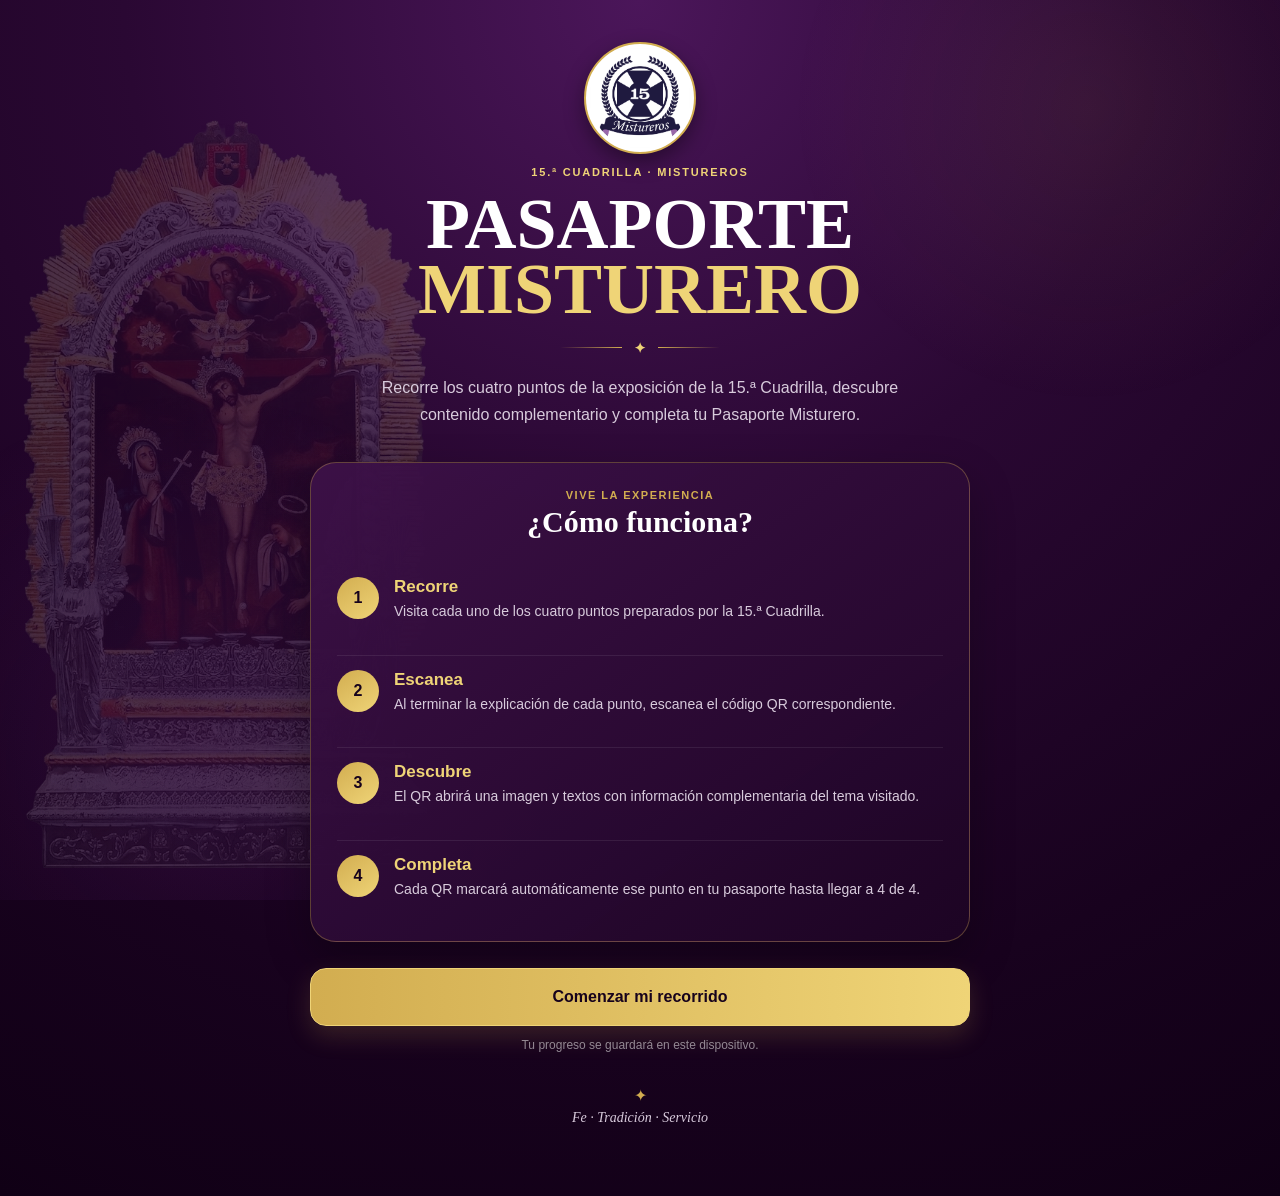
==== index.html @ 28f6334c "Publicación Pasaporte Mistureros 15" ====
<!DOCTYPE html>
<html lang="es">
<head>
    <meta charset="UTF-8">
    <meta name="viewport" content="width=device-width, initial-scale=1.0">
    <title>Pasaporte Misturero | 15.ª Cuadrilla</title>
    <link rel="stylesheet" href="inicio.css">
</head>
<body>
    <main class="inicio-container">
        <section class="hero">
            <div class="logo-container">
                <img
                    src="img/insignia_15.png"
                    alt="Insignia de la 15.ª Cuadrilla - Mistureros"
                    class="logo-hermandad"
                >
            </div>

            <p class="eyebrow">15.ª Cuadrilla · Mistureros</p>

            <h1>
                Pasaporte
                <span>Misturero</span>
            </h1>

            <div class="ornamento">
                <span></span>
                <strong>✦</strong>
                <span></span>
            </div>

            <p id="mensaje-bienvenida" class="descripcion">
                Recorre los cuatro puntos de la exposición de la 15.ª Cuadrilla,
                descubre contenido complementario y completa tu Pasaporte Misturero.
            </p>
        </section>

        <section class="panel">
            <p class="panel-kicker">Vive la experiencia</p>
            <h2>¿Cómo funciona?</h2>

            <div class="pasos">
                <article class="paso">
                    <div class="paso-numero">1</div>
                    <div>
                        <h3>Recorre</h3>
                        <p>Visita cada uno de los cuatro puntos preparados por la 15.ª Cuadrilla.</p>
                    </div>
                </article>

                <article class="paso">
                    <div class="paso-numero">2</div>
                    <div>
                        <h3>Escanea</h3>
                        <p>Al terminar la explicación de cada punto, escanea el código QR correspondiente.</p>
                    </div>
                </article>

                <article class="paso">
                    <div class="paso-numero">3</div>
                    <div>
                        <h3>Descubre</h3>
                        <p>El QR abrirá una imagen y textos con información complementaria del tema visitado.</p>
                    </div>
                </article>

                <article class="paso">
                    <div class="paso-numero">4</div>
                    <div>
                        <h3>Completa</h3>
                        <p>Cada QR marcará automáticamente ese punto en tu pasaporte hasta llegar a 4 de 4.</p>
                    </div>
                </article>
            </div>
        </section>

        <section id="progreso-previo" class="progreso-previo oculto">
            <p>Tu recorrido ya está en marcha</p>
            <strong id="progreso-numero">0 / 4</strong>
            <span id="progreso-texto"></span>
        </section>

        <section class="accion">
            <button id="btn-iniciar" class="btn-iniciar" type="button">
                Comenzar mi recorrido
            </button>
            <p class="nota">Tu progreso se guardará en este dispositivo.</p>
        </section>

        <section class="frase">
            <span class="cruz">✦</span>
            <p>Fe · Tradición · Servicio</p>
        </section>
    </main>

    <script src="inicio.js"></script>
</body>
</html>
---- inicio.css ----
/* =====================================================
   PASAPORTE NAZARENO
   PÁGINA DE BIENVENIDA
   ===================================================== */

* {
    box-sizing: border-box;
}


:root {
    --morado-base: #25082f;
    --morado-profundo: #16021c;
    --morado-card: #35103f;

    --dorado: #d2ad50;
    --dorado-claro: #efd477;

    --blanco: #ffffff;

    --texto: #f7f2f8;
    --texto-suave: #d8cbdc;

    --borde:
        rgba(
            210,
            173,
            80,
            0.35
        );
}


/* =====================================================
   BODY
   ===================================================== */

body {
    margin: 0;

    min-height: 100vh;

    font-family:
        Arial,
        Helvetica,
        sans-serif;

    color: var(--texto);

    background:
        radial-gradient(
            circle at top,
            #4b165a 0%,
            #2a0833 38%,
            #18021e 75%,
            #100015 100%
        );

    position: relative;

    overflow-x: hidden;
}


/* =====================================================
   IMAGEN DEL SEÑOR
   ===================================================== */

body::before {
    content: "";

    position: fixed;

    left: 0;
    top: 80px;
    bottom: 0;

    width: 450px;

    background-image:
        url("img/senor-milagros.png");

    background-repeat:
        no-repeat;

    background-position:
        left center;

    background-size:
        contain;

    opacity: 0.20;

    filter:
        saturate(0.95)
        brightness(0.90);

    pointer-events: none;

    z-index: 0;
}


/* =====================================================
   DEGRADADOS DECORATIVOS
   ===================================================== */

body::after {
    content: "";

    position: fixed;

    inset: 0;

    pointer-events: none;

    background:
        radial-gradient(
            circle at 85% 12%,
            rgba(210, 173, 80, 0.08),
            transparent 22%
        ),
        radial-gradient(
            circle at 15% 85%,
            rgba(122, 44, 145, 0.16),
            transparent 28%
        );

    z-index: 0;
}


/* =====================================================
   CONTENEDOR
   ===================================================== */

.inicio-container {
    width:
        min(
            calc(100% - 28px),
            660px
        );

    margin:
        0 auto;

    padding:
        42px 0 70px;

    position:
        relative;

    z-index:
        2;
}


/* =====================================================
   HERO
   ===================================================== */

.hero {
    text-align:
        center;

    margin-bottom:
        34px;
}


.logo-container {
    display:
        flex;

    justify-content:
        center;

    margin-bottom:
        12px;
}


.logo-hermandad {
    width:
        112px;

    height:
        112px;

    object-fit:
        contain;

    object-position:
        center;

    border-radius:
        50%;

    padding:
        4px;

    background:
        #ffffff;

    border:
        2px solid
        var(--dorado);

    box-shadow:
        0 8px 20px
        rgba(
            0,
            0,
            0,
            0.38
        );
}


.eyebrow {
    margin:
        0;

    font-size:
        11px;

    letter-spacing:
        1.8px;

    text-transform:
        uppercase;

    color:
        var(--dorado-claro);

    font-weight:
        700;
}


.hero h1 {
    margin:
        14px 0 8px;

    font-family:
        Georgia,
        "Times New Roman",
        serif;

    font-size:
        clamp(
            46px,
            10vw,
            72px
        );

    line-height:
        0.90;

    text-transform:
        uppercase;

    color:
        var(--blanco);
}


.hero h1 span {
    display:
        block;

    color:
        var(--dorado-claro);
}


.ornamento {
    display:
        flex;

    align-items:
        center;

    justify-content:
        center;

    gap:
        12px;

    margin:
        18px auto;
}


.ornamento span {
    width:
        62px;

    height:
        1px;

    background:
        linear-gradient(
            90deg,
            transparent,
            var(--dorado)
        );
}


.ornamento span:last-child {
    background:
        linear-gradient(
            90deg,
            var(--dorado),
            transparent
        );
}


.ornamento strong {
    color:
        var(--dorado-claro);

    font-size:
        14px;
}


.descripcion {
    max-width:
        520px;

    margin:
        0 auto;

    font-size:
        16px;

    line-height:
        1.7;

    color:
        var(--texto-suave);
}


/* =====================================================
   PANEL
   ===================================================== */

.panel {
    padding:
        26px;

    border-radius:
        26px;

    background:
        linear-gradient(
            145deg,
            rgba(
                61,
                17,
                72,
                0.96
            ),
            rgba(
                29,
                4,
                36,
                0.98
            )
        );

    border:
        1px solid
        var(--borde);

    box-shadow:
        0 18px 44px
        rgba(
            0,
            0,
            0,
            0.28
        );
}


.panel-kicker {
    margin:
        0 0 4px;

    text-align:
        center;

    color:
        var(--dorado);

    font-size:
        11px;

    letter-spacing:
        1.5px;

    text-transform:
        uppercase;

    font-weight:
        700;
}


.panel h2 {
    margin:
        0 0 24px;

    text-align:
        center;

    font-family:
        Georgia,
        "Times New Roman",
        serif;

    font-size:
        30px;

    color:
        var(--blanco);
}


/* =====================================================
   PASOS
   ===================================================== */

.pasos {
    display:
        flex;

    flex-direction:
        column;

    gap:
        18px;
}


.paso {
    display:
        flex;

    align-items:
        flex-start;

    gap:
        15px;

    padding:
        14px 0;
}


.paso +
.paso {
    border-top:
        1px solid
        rgba(
            255,
            255,
            255,
            0.08
        );
}


.paso-numero {
    flex-shrink:
        0;

    width:
        42px;

    height:
        42px;

    display:
        flex;

    align-items:
        center;

    justify-content:
        center;

    border-radius:
        50%;

    background:
        linear-gradient(
            145deg,
            var(--dorado),
            var(--dorado-claro)
        );

    color:
        var(--morado-profundo);

    font-weight:
        900;
}


.paso h3 {
    margin:
        0 0 4px;

    font-size:
        17px;

    color:
        var(--dorado-claro);
}


.paso p {
    margin:
        0;

    font-size:
        14px;

    line-height:
        1.55;

    color:
        var(--texto-suave);
}


/* =====================================================
   PROGRESO PREVIO
   ===================================================== */

.progreso-previo {
    margin-top:
        22px;

    padding:
        20px;

    text-align:
        center;

    border-radius:
        20px;

    border:
        1px solid
        var(--dorado);

    background:
        rgba(
            210,
            173,
            80,
            0.06
        );
}


.progreso-previo p {
    margin:
        0 0 6px;

    color:
        var(--dorado-claro);

    font-size:
        12px;

    text-transform:
        uppercase;

    letter-spacing:
        1px;

    font-weight:
        700;
}


.progreso-previo strong {
    display:
        block;

    font-family:
        Georgia,
        "Times New Roman",
        serif;

    font-size:
        40px;

    color:
        var(--blanco);
}


.progreso-previo span {
    display:
        block;

    margin-top:
        6px;

    font-size:
        14px;

    color:
        var(--texto-suave);
}


/* =====================================================
   ACCIÓN
   ===================================================== */

.accion {
    margin-top:
        26px;

    text-align:
        center;
}


.btn-iniciar {
    width:
        100%;

    min-height:
        58px;

    padding:
        16px 20px;

    border:
        1px solid
        var(--dorado-claro);

    border-radius:
        16px;

    background:
        linear-gradient(
            90deg,
            var(--dorado),
            var(--dorado-claro)
        );

    color:
        var(--morado-profundo);

    font-size:
        16px;

    font-weight:
        800;

    cursor:
        pointer;

    box-shadow:
        0 10px 24px
        rgba(
            210,
            173,
            80,
            0.18
        );

    transition:
        transform
        0.15s
        ease;
}


.btn-iniciar:active {
    transform:
        scale(
            0.98
        );
}


.nota {
    margin:
        12px 0 0;

    font-size:
        12px;

    color:
        rgba(
            255,
            255,
            255,
            0.52
        );
}


/* =====================================================
   FRASE FINAL
   ===================================================== */

.frase {
    margin-top:
        34px;

    text-align:
        center;
}


.cruz {
    display:
        block;

    margin-bottom:
        5px;

    color:
        var(--dorado);
}


.frase p {
    margin:
        0;

    color:
        var(--texto-suave);

    font-family:
        Georgia,
        "Times New Roman",
        serif;

    font-style:
        italic;

    font-size:
        14px;
}


/* =====================================================
   UTILIDADES
   ===================================================== */

.oculto {
    display:
        none
        !important;
}


/* =====================================================
   TABLET
   ===================================================== */

@media
(max-width: 800px) {

    body::before {
        width:
            330px;

        left:
            -80px;

        opacity:
            0.13;
    }
}


/* =====================================================
   CELULAR
   ===================================================== */

@media
(max-width: 430px) {

    .inicio-container {
        width:
            calc(
                100% - 18px
            );

        padding-top:
            28px;
    }


    body::before {
        width:
            270px;

        left:
            -115px;

        top:
            140px;

        opacity:
            0.085;

        background-position:
            left top;
    }


    .logo-hermandad {
        width:
            86px;

        height:
            86px;
    }


    .eyebrow {
        font-size:
            9px;

        letter-spacing:
            1.2px;
    }


    .hero h1 {
        font-size:
            46px;
    }


    .descripcion {
        font-size:
            14px;
    }


    .panel {
        padding:
            20px 17px;

        border-radius:
            22px;
    }


    .panel h2 {
        font-size:
            27px;
    }


    .paso {
        gap:
            12px;
    }


    .paso-numero {
        width:
            38px;

        height:
            38px;
    }


    .paso h3 {
        font-size:
            16px;
    }


    .paso p {
        font-size:
            13px;
    }


    .btn-iniciar {
        min-height:
            56px;
    }
}
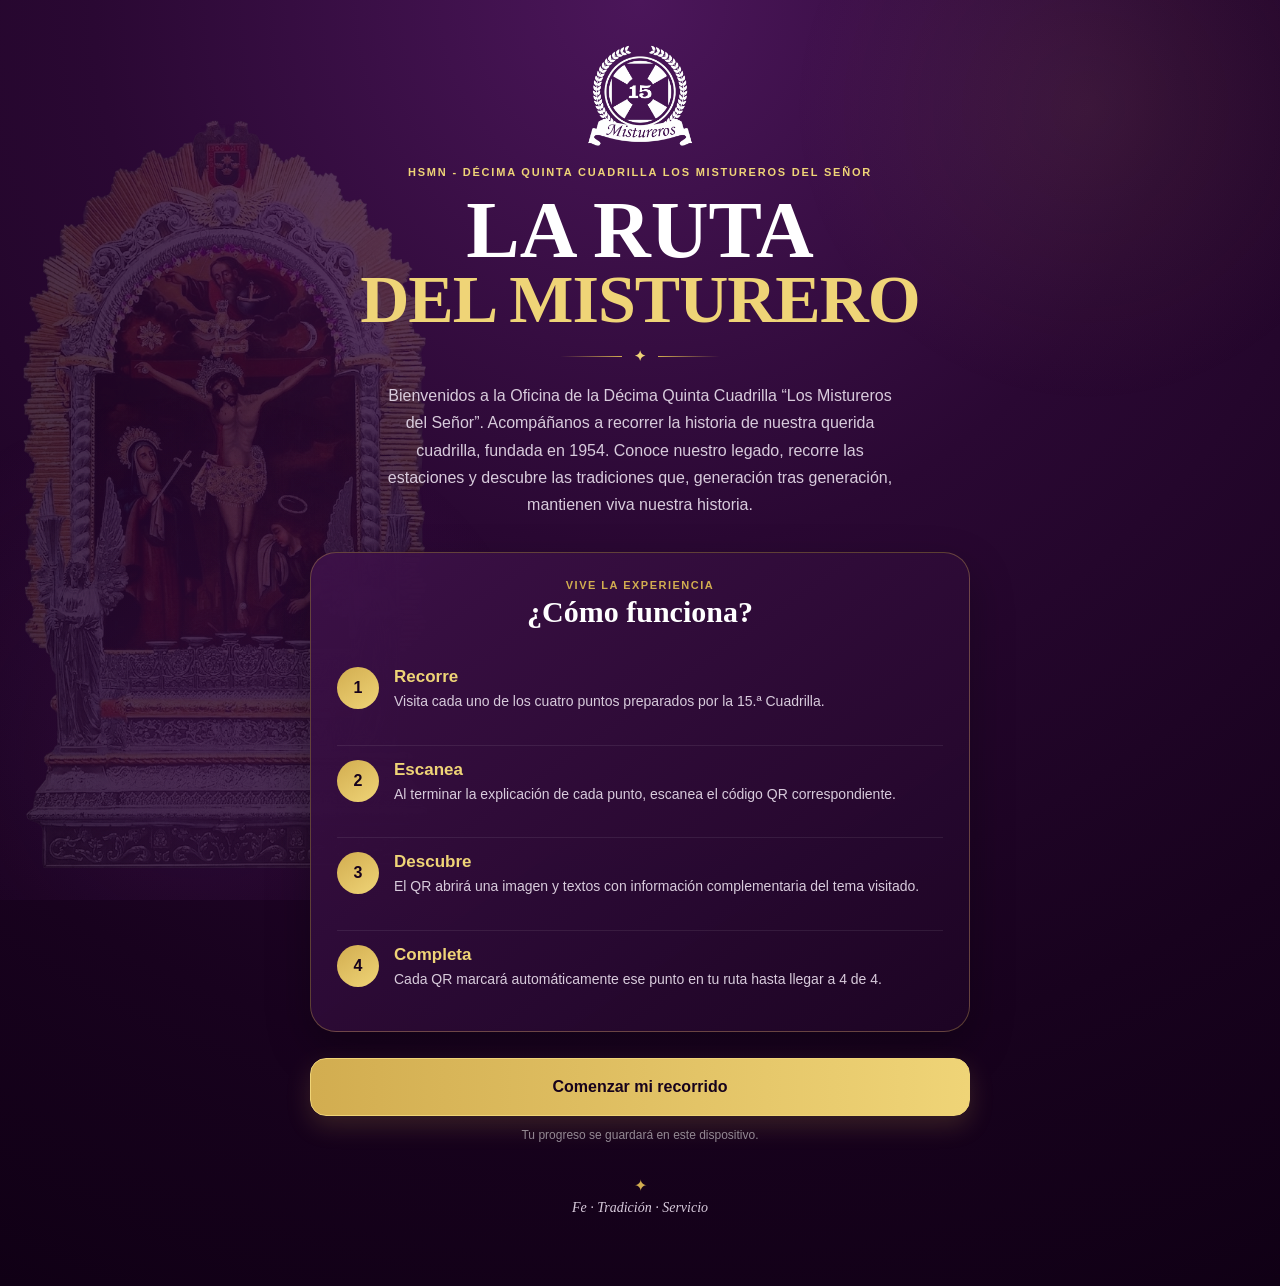
==== commit 66a61256: "Actualiza diseño de La Ruta del Misturero" ====
--- a/index.html
+++ b/index.html
@@ -3,7 +3,7 @@
 <head>
     <meta charset="UTF-8">
     <meta name="viewport" content="width=device-width, initial-scale=1.0">
-    <title>Pasaporte Misturero | 15.ª Cuadrilla</title>
+    <title>La ruta del Misturero | Décima Quinta Cuadrilla</title>
     <link rel="stylesheet" href="inicio.css">
 </head>
 <body>
@@ -17,11 +17,11 @@
                 >
             </div>
 
-            <p class="eyebrow">15.ª Cuadrilla · Mistureros</p>
+            <p class="eyebrow">HSMN - Décima Quinta Cuadrilla Los Mistureros del Señor</p>
 
-            <h1>
-                Pasaporte
-                <span>Misturero</span>
+            <h1 class="titulo-principal">
+                <span class="titulo-linea-1">LA RUTA</span>
+                <span class="titulo-linea-2">DEL MISTURERO</span>
             </h1>
 
             <div class="ornamento">
@@ -31,8 +31,10 @@
             </div>
 
             <p id="mensaje-bienvenida" class="descripcion">
-                Recorre los cuatro puntos de la exposición de la 15.ª Cuadrilla,
-                descubre contenido complementario y completa tu Pasaporte Misturero.
+                Bienvenidos a la Oficina de la Décima Quinta Cuadrilla “Los Mistureros del Señor”.
+                Acompáñanos a recorrer la historia de nuestra querida cuadrilla, fundada en 1954.
+                Conoce nuestro legado, recorre las estaciones y descubre las tradiciones que,
+                generación tras generación, mantienen viva nuestra historia.
             </p>
         </section>
 
@@ -69,7 +71,7 @@
                     <div class="paso-numero">4</div>
                     <div>
                         <h3>Completa</h3>
-                        <p>Cada QR marcará automáticamente ese punto en tu pasaporte hasta llegar a 4 de 4.</p>
+                        <p>Cada QR marcará automáticamente ese punto en tu ruta hasta llegar a 4 de 4.</p>
                     </div>
                 </article>
             </div>
--- a/inicio.css
+++ b/inicio.css
@@ -1,5 +1,5 @@
 /* =====================================================
-   PASAPORTE NAZARENO
+   LA RUTA DEL MISTURERO
    PÁGINA DE BIENVENIDA
    ===================================================== */
 
@@ -185,6 +185,9 @@
         112px;
 
     height:
+        auto;
+
+    max-height:
         112px;
 
     object-fit:
@@ -194,26 +197,19 @@
         center;
 
     border-radius:
-        50%;
+        0;
 
     padding:
-        4px;
+        0;
 
     background:
-        #ffffff;
+        transparent;
 
     border:
-        2px solid
-        var(--dorado);
+        none;
 
     box-shadow:
-        0 8px 20px
-        rgba(
-            0,
-            0,
-            0,
-            0.38
-        );
+        none;
 }
 
 
@@ -240,39 +236,79 @@
 
 .hero h1 {
     margin:
-        14px 0 8px;
+        16px auto 10px;
+
+    width:
+        100%;
+
+    max-width:
+        660px;
 
     font-family:
         Georgia,
         "Times New Roman",
         serif;
 
-    font-size:
-        clamp(
-            46px,
-            10vw,
-            72px
-        );
-
     line-height:
-        0.90;
+        0.92;
+
+    text-align:
+        center;
 
     text-transform:
         uppercase;
+}
+
+
+/* PRIMERA LÍNEA: LA RUTA */
+
+.hero h1 .titulo-linea-1 {
+    display:
+        block;
+
+    white-space:
+        nowrap;
 
     color:
         var(--blanco);
-}
-
-
-.hero h1 span {
+
+    font-size:
+        clamp(
+            48px,
+            8vw,
+            80px
+        );
+
+    font-weight:
+        700;
+}
+
+
+/* SEGUNDA LÍNEA: DEL MISTURERO */
+
+.hero h1 .titulo-linea-2 {
     display:
         block;
 
+    white-space:
+        nowrap;
+
     color:
         var(--dorado-claro);
-}
-
+
+    font-size:
+        clamp(
+            42px,
+            7vw,
+            68px
+        );
+
+    font-weight:
+        700;
+
+    letter-spacing:
+        -1px;
+}
 
 .ornamento {
     display:
@@ -831,6 +867,9 @@
             86px;
 
         height:
+            auto;
+
+        max-height:
             86px;
     }
 
@@ -845,8 +884,34 @@
 
 
     .hero h1 {
+        margin-top:
+            14px;
+
+        max-width:
+            100%;
+    }
+
+
+    .hero h1 .titulo-linea-1 {
         font-size:
-            46px;
+            clamp(
+                42px,
+                13vw,
+                56px
+            );
+    }
+
+
+    .hero h1 .titulo-linea-2 {
+        font-size:
+            clamp(
+                34px,
+                10.5vw,
+                45px
+            );
+
+        letter-spacing:
+            -0.5px;
     }
 
 
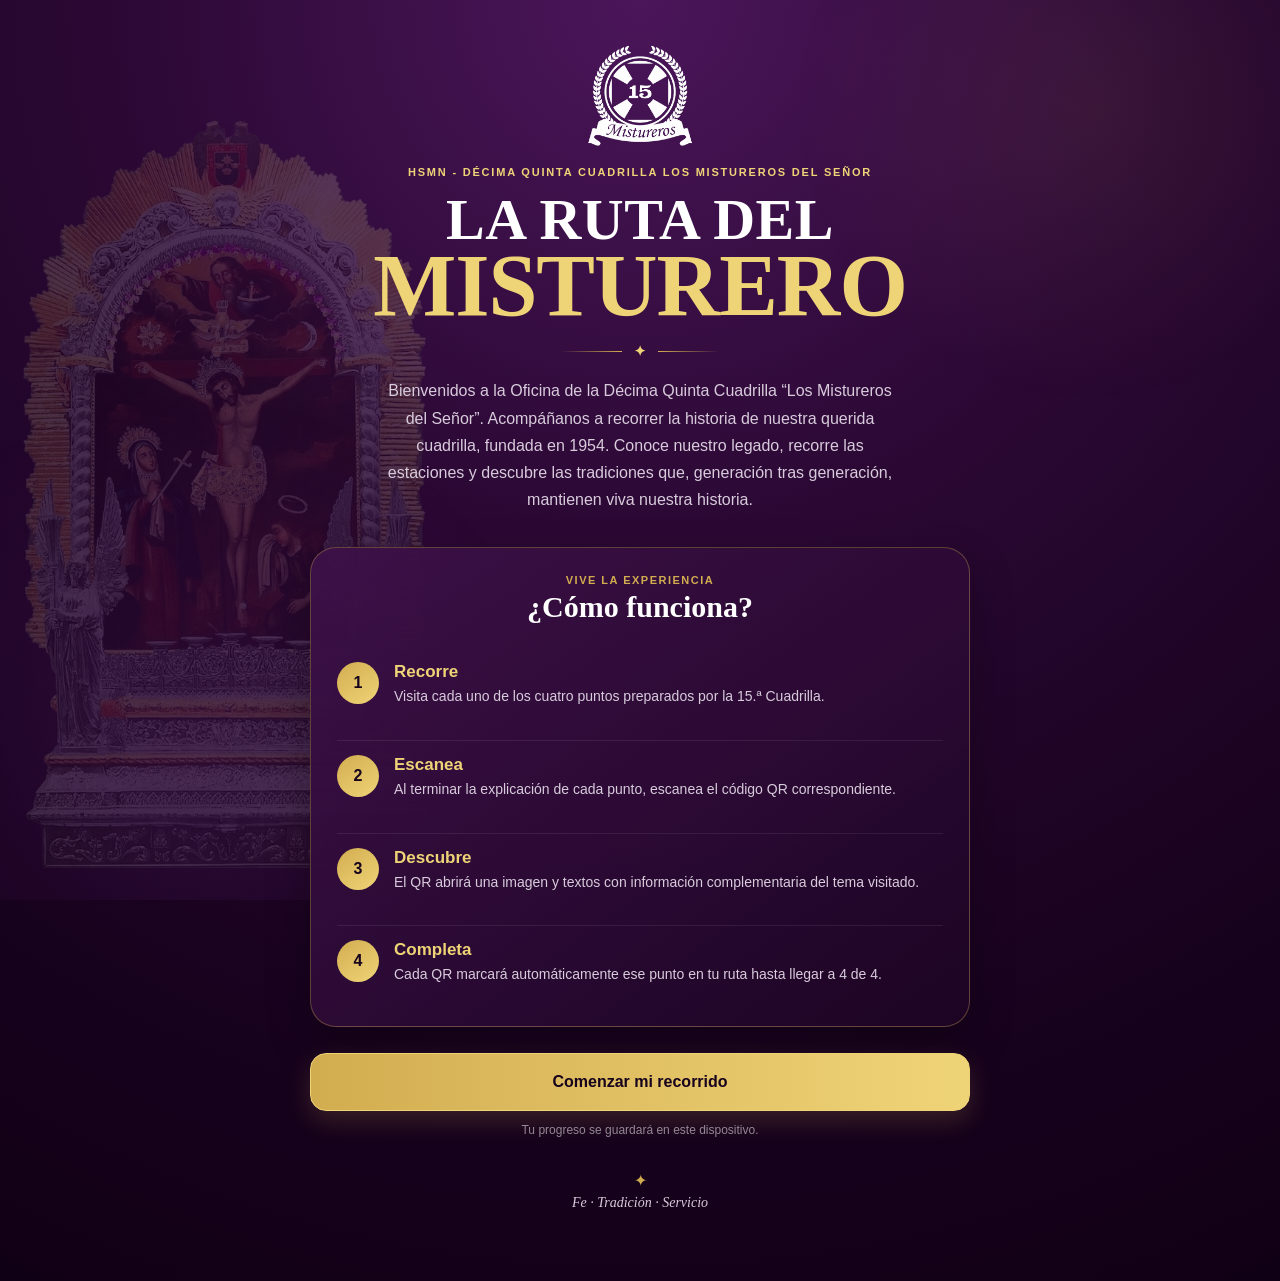
==== commit 56a15f7f: "Corrige nombres de imagenes de guardadas" ====
--- a/index.html
+++ b/index.html
@@ -20,8 +20,8 @@
             <p class="eyebrow">HSMN - Décima Quinta Cuadrilla Los Mistureros del Señor</p>
 
             <h1 class="titulo-principal">
-                <span class="titulo-linea-1">LA RUTA</span>
-                <span class="titulo-linea-2">DEL MISTURERO</span>
+                <span class="titulo-linea-1">La ruta del</span>
+                <span class="titulo-linea-2">Misturero</span>
             </h1>
 
             <div class="ornamento">
--- a/inicio.css
+++ b/inicio.css
@@ -250,7 +250,7 @@
         serif;
 
     line-height:
-        0.92;
+        0.90;
 
     text-align:
         center;
@@ -260,7 +260,7 @@
 }
 
 
-/* PRIMERA LÍNEA: LA RUTA */
+/* PRIMERA LÍNEA: LA RUTA DEL */
 
 .hero h1 .titulo-linea-1 {
     display:
@@ -274,17 +274,20 @@
 
     font-size:
         clamp(
-            48px,
-            8vw,
-            80px
+            36px,
+            6vw,
+            58px
         );
 
     font-weight:
         700;
-}
-
-
-/* SEGUNDA LÍNEA: DEL MISTURERO */
+
+    letter-spacing:
+        0.5px;
+}
+
+
+/* SEGUNDA LÍNEA: MISTURERO */
 
 .hero h1 .titulo-linea-2 {
     display:
@@ -298,9 +301,9 @@
 
     font-size:
         clamp(
-            42px,
-            7vw,
-            68px
+            58px,
+            10vw,
+            88px
         );
 
     font-weight:
@@ -895,9 +898,9 @@
     .hero h1 .titulo-linea-1 {
         font-size:
             clamp(
-                42px,
-                13vw,
-                56px
+                28px,
+                8.2vw,
+                36px
             );
     }
 
@@ -905,13 +908,13 @@
     .hero h1 .titulo-linea-2 {
         font-size:
             clamp(
-                34px,
-                10.5vw,
-                45px
+                50px,
+                15vw,
+                66px
             );
 
         letter-spacing:
-            -0.5px;
+            -0.8px;
     }
 
 
